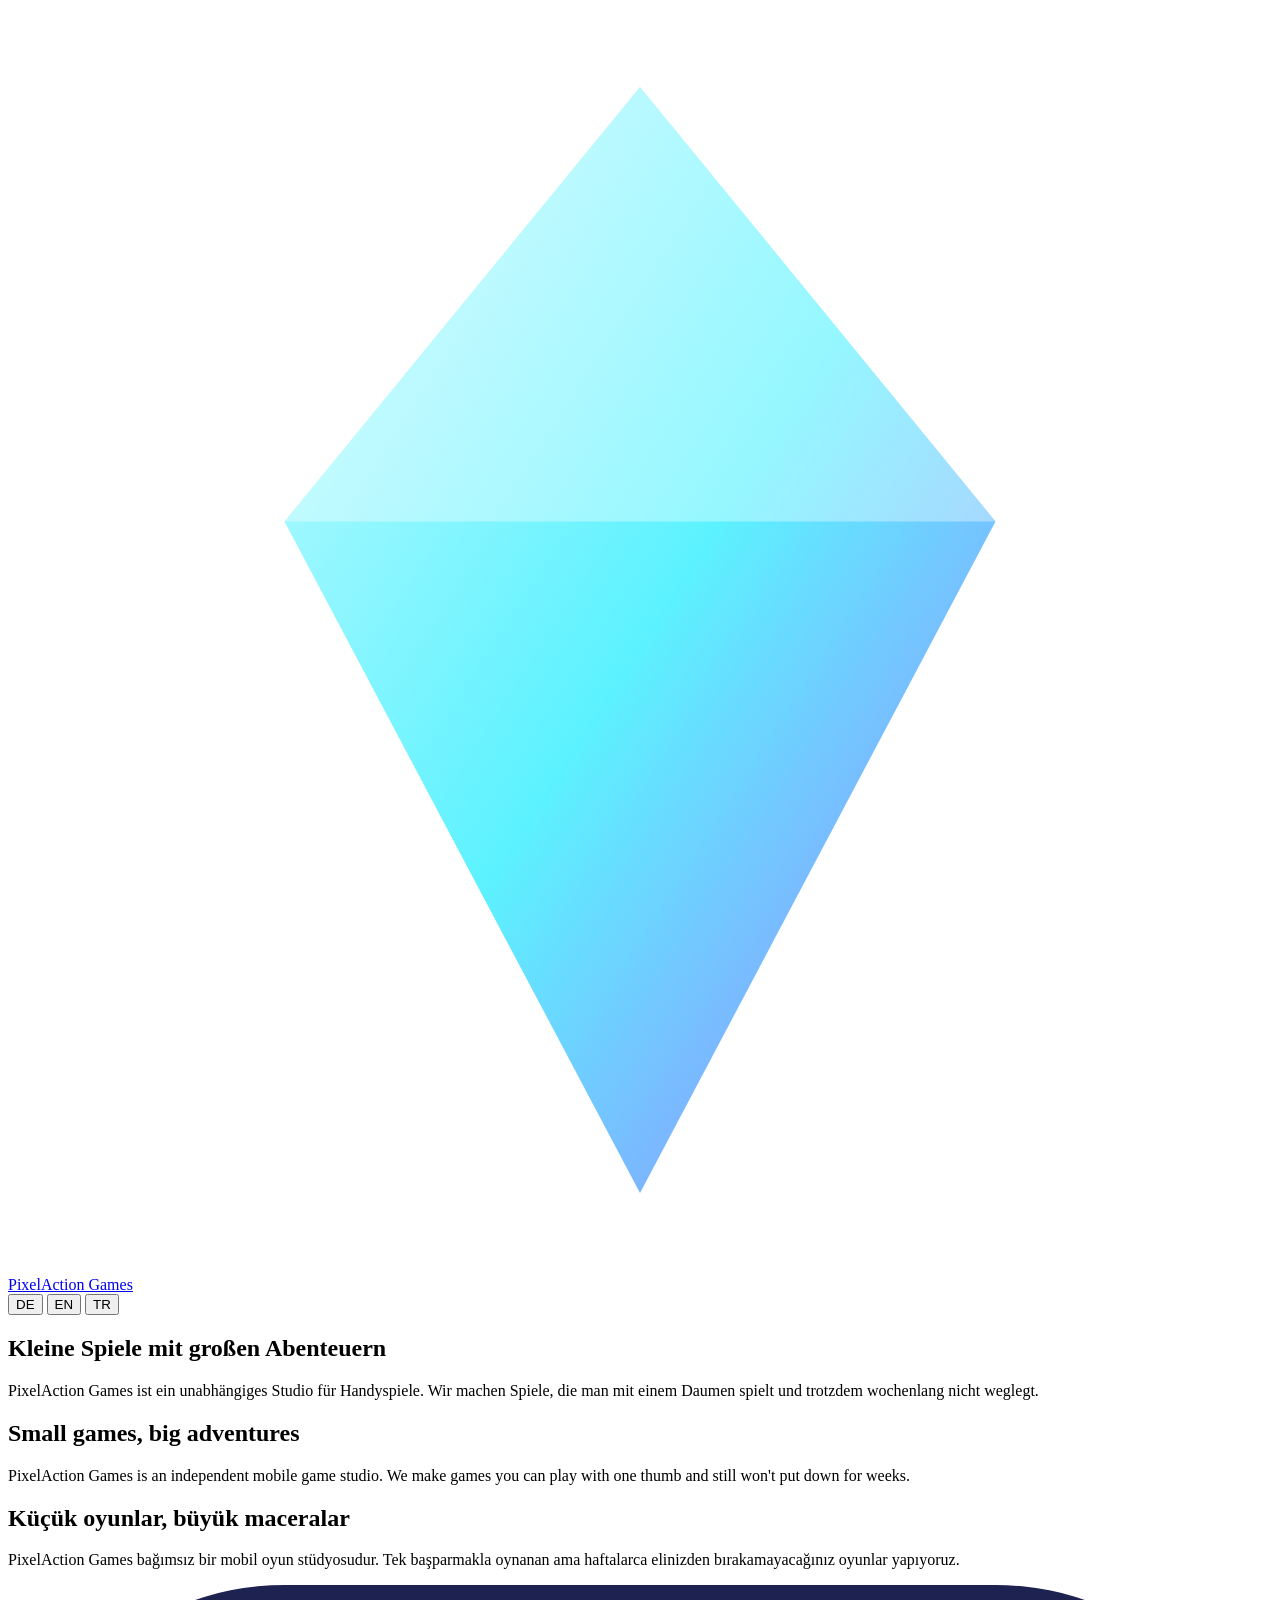
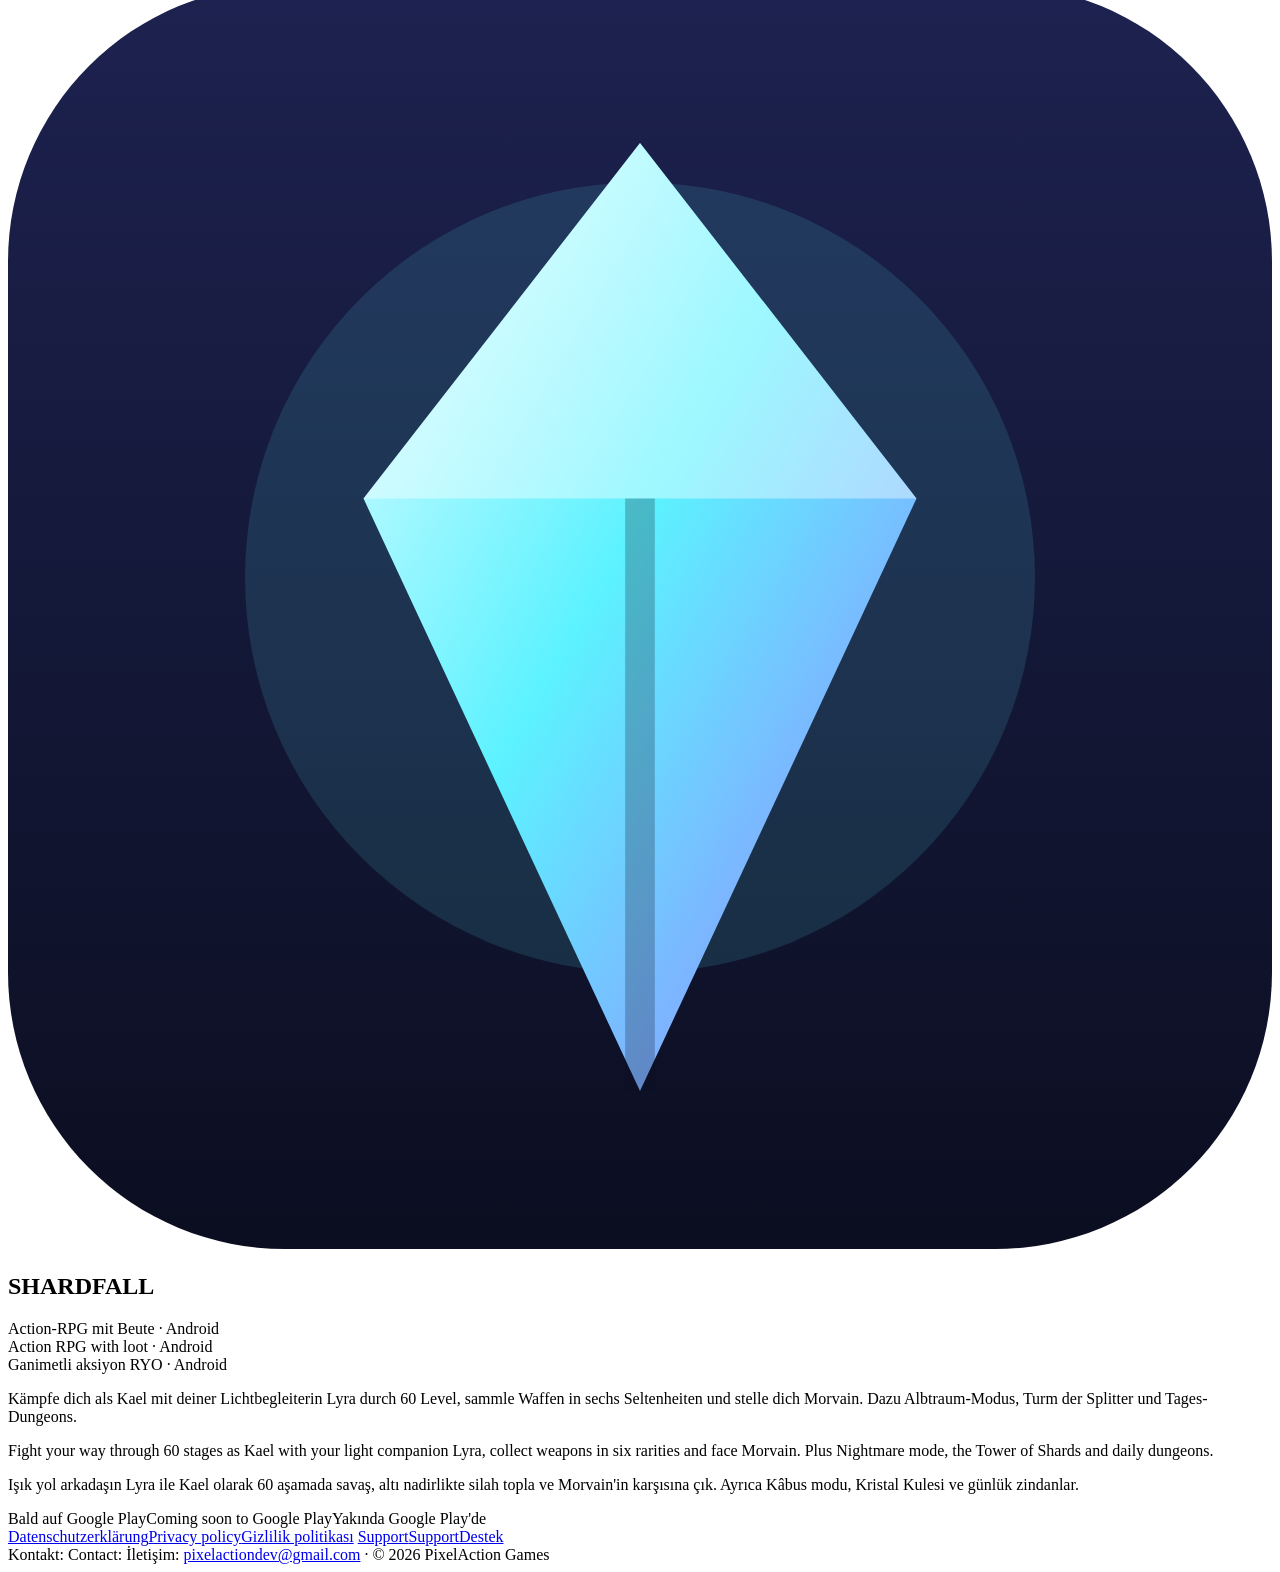
==== index.html @ 8385b323 "Add files via upload" ====
<!doctype html>
<html lang="en">
<head>
  <meta charset="utf-8">
  <meta name="viewport" content="width=device-width, initial-scale=1">
  <title>PixelAction Games</title>
  <meta name="title-de" content="PixelAction Games">
  <meta name="title-en" content="PixelAction Games">
  <meta name="title-tr" content="PixelAction Games">
  <meta name="description" content="PixelAction Games – independent mobile games for Android. Shardfall: an action RPG with loot.">
  <meta name="theme-color" content="#0b0e20">
  <link rel="icon" href="data:image/svg+xml,%3Csvg xmlns='http://www.w3.org/2000/svg' viewBox='0 0 32 32'%3E%3Cpath d='M16 2l9 11-9 17-9-17z' fill='%235cf2ff'/%3E%3Cpath d='M16 2l9 11H7z' fill='%23c9fbff'/%3E%3C/svg%3E">
  <link rel="stylesheet" href="assets/site.css">
  <script src="assets/lang.js"></script>
</head>
<body>
  <header class="wrap top">
    <a class="brand" href="./">
      <svg class="brand-mark" viewBox="0 0 32 32" aria-hidden="true"><defs><linearGradient id="g1" x1="0" y1="0" x2="1" y2="1"><stop offset="0" stop-color="#c9fbff"/><stop offset=".5" stop-color="#5cf2ff"/><stop offset="1" stop-color="#9b7bff"/></linearGradient></defs><path d="M16 2l9 11-9 17-9-17z" fill="url(#g1)"/><path d="M16 2l9 11H7z" fill="#fff" opacity=".35"/></svg>
      PixelAction Games
    </a>
    <nav class="langs" aria-label="Language">
      <button type="button" data-set="de">DE</button>
      <button type="button" data-set="en">EN</button>
      <button type="button" data-set="tr">TR</button>
    </nav>
  </header>

  <main class="wrap">
    <section class="hero">
      <div data-lang="de">
        <h1>Kleine Spiele mit großen Abenteuern</h1>
        <p>PixelAction Games ist ein unabhängiges Studio für Handyspiele. Wir machen Spiele, die man mit einem Daumen spielt und trotzdem wochenlang nicht weglegt.</p>
      </div>
      <div data-lang="en">
        <h1>Small games, big adventures</h1>
        <p>PixelAction Games is an independent mobile game studio. We make games you can play with one thumb and still won't put down for weeks.</p>
      </div>
      <div data-lang="tr">
        <h1>Küçük oyunlar, büyük maceralar</h1>
        <p>PixelAction Games bağımsız bir mobil oyun stüdyosudur. Tek başparmakla oynanan ama haftalarca elinizden bırakamayacağınız oyunlar yapıyoruz.</p>
      </div>
    </section>

    <article class="game">
      <div class="game-head">
        <svg class="game-icon" viewBox="0 0 64 64" aria-hidden="true"><defs><linearGradient id="bg" x1="0" y1="0" x2="0" y2="1"><stop offset="0" stop-color="#1d2250"/><stop offset="1" stop-color="#0b0e20"/></linearGradient><linearGradient id="g2" x1="0" y1="0" x2="1" y2="1"><stop offset="0" stop-color="#e6fdff"/><stop offset=".45" stop-color="#5cf2ff"/><stop offset="1" stop-color="#9b7bff"/></linearGradient></defs><rect width="64" height="64" rx="14" fill="url(#bg)"/><circle cx="32" cy="30" r="20" fill="#5cf2ff" opacity=".12"/><path d="M32 8l14 18-14 30-14-30z" fill="url(#g2)"/><path d="M32 8l14 18H18z" fill="#fff" opacity=".4"/><path d="M32 26v30" stroke="#0b0e20" stroke-opacity=".25" stroke-width="1.5"/></svg>
        <div>
          <h2>SHARDFALL</h2>
          <div class="genre" data-lang="de">Action-RPG mit Beute · Android</div>
          <div class="genre" data-lang="en">Action RPG with loot · Android</div>
          <div class="genre" data-lang="tr">Ganimetli aksiyon RYO · Android</div>
        </div>
      </div>
      <p data-lang="de">Kämpfe dich als Kael mit deiner Lichtbegleiterin Lyra durch 60 Level, sammle Waffen in sechs Seltenheiten und stelle dich Morvain. Dazu Albtraum-Modus, Turm der Splitter und Tages-Dungeons.</p>
      <p data-lang="en">Fight your way through 60 stages as Kael with your light companion Lyra, collect weapons in six rarities and face Morvain. Plus Nightmare mode, the Tower of Shards and daily dungeons.</p>
      <p data-lang="tr">Işık yol arkadaşın Lyra ile Kael olarak 60 aşamada savaş, altı nadirlikte silah topla ve Morvain'in karşısına çık. Ayrıca Kâbus modu, Kristal Kulesi ve günlük zindanlar.</p>
      <div><span class="badge"><span data-lang="de">Bald auf Google Play</span><span data-lang="en">Coming soon to Google Play</span><span data-lang="tr">Yakında Google Play'de</span></span></div>
      <div class="links">
        <a class="btn" href="shardfall/privacy.html"><span data-lang="de">Datenschutzerklärung</span><span data-lang="en">Privacy policy</span><span data-lang="tr">Gizlilik politikası</span></a>
        <a class="btn" href="mailto:pixelactiondev@gmail.com?subject=Shardfall"><span data-lang="de">Support</span><span data-lang="en">Support</span><span data-lang="tr">Destek</span></a>
      </div>
    </article>
  </main>

  <footer class="wrap foot">
    <span data-lang="de">Kontakt: </span><span data-lang="en">Contact: </span><span data-lang="tr">İletişim: </span><a href="mailto:pixelactiondev@gmail.com">pixelactiondev@gmail.com</a>
    · © 2026 PixelAction Games
  </footer>
</body>
</html>
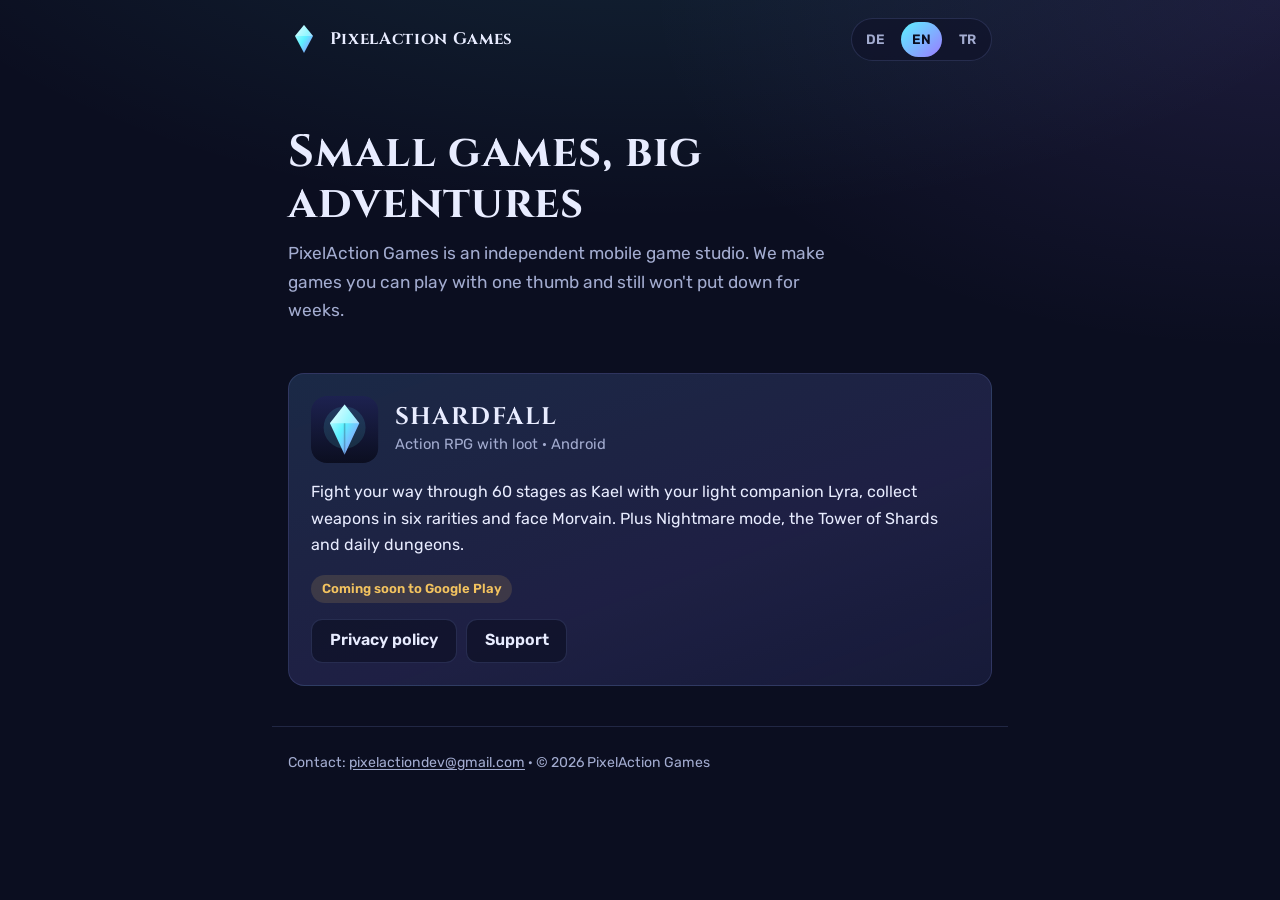
==== commit 948458ee: "Add files via upload" ====
--- a/index.html
+++ b/index.html
@@ -10,8 +10,8 @@
   <meta name="description" content="PixelAction Games – independent mobile games for Android. Shardfall: an action RPG with loot.">
   <meta name="theme-color" content="#0b0e20">
   <link rel="icon" href="data:image/svg+xml,%3Csvg xmlns='http://www.w3.org/2000/svg' viewBox='0 0 32 32'%3E%3Cpath d='M16 2l9 11-9 17-9-17z' fill='%235cf2ff'/%3E%3Cpath d='M16 2l9 11H7z' fill='%23c9fbff'/%3E%3C/svg%3E">
-  <link rel="stylesheet" href="assets/site.css">
-  <script src="assets/lang.js"></script>
+  <link rel="stylesheet" href="site.css">
+  <script src="lang.js"></script>
 </head>
 <body>
   <header class="wrap top">
@@ -57,7 +57,7 @@
       <p data-lang="tr">Işık yol arkadaşın Lyra ile Kael olarak 60 aşamada savaş, altı nadirlikte silah topla ve Morvain'in karşısına çık. Ayrıca Kâbus modu, Kristal Kulesi ve günlük zindanlar.</p>
       <div><span class="badge"><span data-lang="de">Bald auf Google Play</span><span data-lang="en">Coming soon to Google Play</span><span data-lang="tr">Yakında Google Play'de</span></span></div>
       <div class="links">
-        <a class="btn" href="shardfall/privacy.html"><span data-lang="de">Datenschutzerklärung</span><span data-lang="en">Privacy policy</span><span data-lang="tr">Gizlilik politikası</span></a>
+        <a class="btn" href="shardfall-privacy.html"><span data-lang="de">Datenschutzerklärung</span><span data-lang="en">Privacy policy</span><span data-lang="tr">Gizlilik politikası</span></a>
         <a class="btn" href="mailto:pixelactiondev@gmail.com?subject=Shardfall"><span data-lang="de">Support</span><span data-lang="en">Support</span><span data-lang="tr">Destek</span></a>
       </div>
     </article>
--- a/site.css
+++ b/site.css
@@ -0,0 +1,263 @@
+/* PixelAction Games – Website (GitHub Pages). Farben wie im Spiel Shardfall. */
+@font-face {
+  font-family: 'Cinzel';
+  font-weight: 700;
+  font-display: swap;
+  src: url('cinzel-latin-700-normal.woff2') format('woff2');
+  unicode-range: U+0000-00FF, U+0131, U+0152-0153, U+02BB-02BC, U+02C6, U+02DA, U+02DC, U+2000-206F, U+20AC, U+2122, U+FEFF, U+FFFD;
+}
+@font-face {
+  font-family: 'Cinzel';
+  font-weight: 700;
+  font-display: swap;
+  src: url('cinzel-latin-ext-700-normal.woff2') format('woff2');
+  unicode-range: U+0100-02BA, U+02BD-02C5, U+02C7-02CC, U+02CE-02D7, U+02DD-02FF, U+1E00-1E9F, U+2C60-2C7F, U+A720-A7FF;
+}
+@font-face {
+  font-family: 'Rubik';
+  font-weight: 300 900;
+  font-display: swap;
+  src: url('rubik-latin-wght-normal.woff2') format('woff2');
+  unicode-range: U+0000-00FF, U+0131, U+0152-0153, U+02BB-02BC, U+02C6, U+02DA, U+02DC, U+2000-206F, U+20AC, U+2122, U+FEFF, U+FFFD;
+}
+@font-face {
+  font-family: 'Rubik';
+  font-weight: 300 900;
+  font-display: swap;
+  src: url('rubik-latin-ext-wght-normal.woff2') format('woff2');
+  unicode-range: U+0100-02BA, U+02BD-02C5, U+02C7-02CC, U+02CE-02D7, U+02DD-02FF, U+1E00-1E9F, U+2C60-2C7F, U+A720-A7FF;
+}
+
+:root {
+  --bg: #0b0e20;
+  --bg2: #10132a;
+  --panel: #161a38;
+  --line: rgba(150, 165, 255, 0.16);
+  --text: #e8ecff;
+  --muted: #a3acd0;
+  --shard: #5cf2ff;
+  --violet: #9b7bff;
+  --gold: #f3c35f;
+}
+
+* {
+  box-sizing: border-box;
+}
+html {
+  -webkit-text-size-adjust: 100%;
+}
+body {
+  margin: 0;
+  min-height: 100vh;
+  background:
+    radial-gradient(1200px 600px at 50% -200px, rgba(92, 242, 255, 0.12), transparent 70%),
+    radial-gradient(900px 500px at 100% 0, rgba(155, 123, 255, 0.12), transparent 70%),
+    var(--bg);
+  color: var(--text);
+  font: 400 1rem/1.65 'Rubik', system-ui, -apple-system, 'Segoe UI', sans-serif;
+}
+a {
+  color: var(--shard);
+  text-underline-offset: 0.15em;
+}
+.wrap {
+  width: 100%;
+  max-width: 46rem;
+  margin: 0 auto;
+  padding: 0 1rem;
+}
+
+/* Kopf */
+.top {
+  display: flex;
+  align-items: center;
+  justify-content: space-between;
+  gap: 1rem;
+  padding-block: 1.1rem;
+}
+.brand {
+  display: flex;
+  align-items: center;
+  gap: 0.6rem;
+  color: var(--text);
+  text-decoration: none;
+  font: 700 1.05rem/1.2 'Cinzel', Georgia, serif;
+  letter-spacing: 0.04em;
+}
+.brand-mark {
+  width: 2rem;
+  height: 2rem;
+  flex: none;
+}
+.langs {
+  display: flex;
+  gap: 0.25rem;
+  padding: 0.2rem;
+  border: 1px solid var(--line);
+  border-radius: 999px;
+  background: rgba(16, 19, 42, 0.7);
+}
+.langs button {
+  min-width: 2.6rem;
+  min-height: 2.2rem;
+  border: none;
+  border-radius: 999px;
+  background: none;
+  color: var(--muted);
+  font: 600 0.85rem 'Rubik', system-ui, sans-serif;
+  cursor: pointer;
+}
+.langs button[aria-pressed='true'] {
+  background: linear-gradient(135deg, var(--shard), var(--violet));
+  color: #0b0e20;
+}
+
+/* Sprachen: ohne JavaScript sind alle drei sichtbar */
+html.js [data-lang] {
+  display: none;
+}
+html.js[data-show='de'] [data-lang='de'],
+html.js[data-show='en'] [data-lang='en'],
+html.js[data-show='tr'] [data-lang='tr'] {
+  display: revert;
+}
+
+/* Startseite */
+.hero {
+  padding: 3rem 0 2rem;
+}
+.hero h1 {
+  margin: 0 0 0.6rem;
+  font: 700 clamp(1.9rem, 6vw, 2.8rem)/1.15 'Cinzel', Georgia, serif;
+  letter-spacing: 0.02em;
+}
+.hero p {
+  margin: 0;
+  max-width: 34rem;
+  color: var(--muted);
+  font-size: 1.08rem;
+}
+.game {
+  display: grid;
+  gap: 1rem;
+  margin: 1rem 0 2.5rem;
+  padding: 1.4rem;
+  border: 1px solid var(--line);
+  border-radius: 1rem;
+  background: linear-gradient(160deg, rgba(92, 242, 255, 0.07), rgba(155, 123, 255, 0.06) 60%, transparent), var(--panel);
+}
+.game-head {
+  display: flex;
+  align-items: center;
+  gap: 1rem;
+}
+.game-icon {
+  width: 4.2rem;
+  height: 4.2rem;
+  flex: none;
+  border-radius: 1rem;
+}
+.game h2 {
+  margin: 0;
+  font: 700 1.5rem/1.2 'Cinzel', Georgia, serif;
+  letter-spacing: 0.06em;
+}
+.game .genre {
+  color: var(--muted);
+  font-size: 0.92rem;
+}
+.game p {
+  margin: 0;
+}
+.badge {
+  display: inline-block;
+  padding: 0.2rem 0.65rem;
+  border-radius: 999px;
+  background: rgba(243, 195, 95, 0.14);
+  color: var(--gold);
+  font-size: 0.82rem;
+  font-weight: 600;
+}
+.links {
+  display: flex;
+  flex-wrap: wrap;
+  gap: 0.6rem;
+}
+.btn {
+  display: inline-flex;
+  align-items: center;
+  min-height: 2.75rem;
+  padding: 0 1.1rem;
+  border: 1px solid var(--line);
+  border-radius: 0.7rem;
+  background: rgba(11, 14, 32, 0.6);
+  color: var(--text);
+  font-weight: 600;
+  text-decoration: none;
+}
+.btn:hover {
+  border-color: var(--shard);
+}
+
+/* Datenschutzerklärung */
+.doc {
+  padding-block: 1.5rem 3rem;
+}
+.doc h1 {
+  margin: 0.4rem 0 0.3rem;
+  font: 700 clamp(1.6rem, 5vw, 2.2rem)/1.2 'Cinzel', Georgia, serif;
+}
+.doc .stand {
+  margin: 0 0 1.5rem;
+  color: var(--muted);
+}
+.doc h2 {
+  margin: 2rem 0 0.5rem;
+  padding-top: 1rem;
+  border-top: 1px solid var(--line);
+  font-size: 1.15rem;
+  font-weight: 600;
+  color: var(--shard);
+}
+.doc h3 {
+  margin: 1.2rem 0 0.3rem;
+  font-size: 1rem;
+  font-weight: 600;
+}
+.doc p,
+.doc li {
+  color: #d3d9f5;
+}
+.doc ul {
+  padding-left: 1.2rem;
+}
+.doc li + li {
+  margin-top: 0.3rem;
+}
+.summary {
+  margin: 0 0 1rem;
+  padding: 1rem 1.2rem;
+  border: 1px solid var(--line);
+  border-left: 3px solid var(--shard);
+  border-radius: 0.7rem;
+  background: var(--panel);
+}
+.summary ul {
+  margin: 0;
+}
+.back {
+  display: inline-block;
+  margin-top: 0.5rem;
+  font-size: 0.92rem;
+}
+
+/* Fuß */
+.foot {
+  padding-block: 1.5rem 2.5rem;
+  border-top: 1px solid var(--line);
+  color: var(--muted);
+  font-size: 0.88rem;
+}
+.foot a {
+  color: var(--muted);
+}
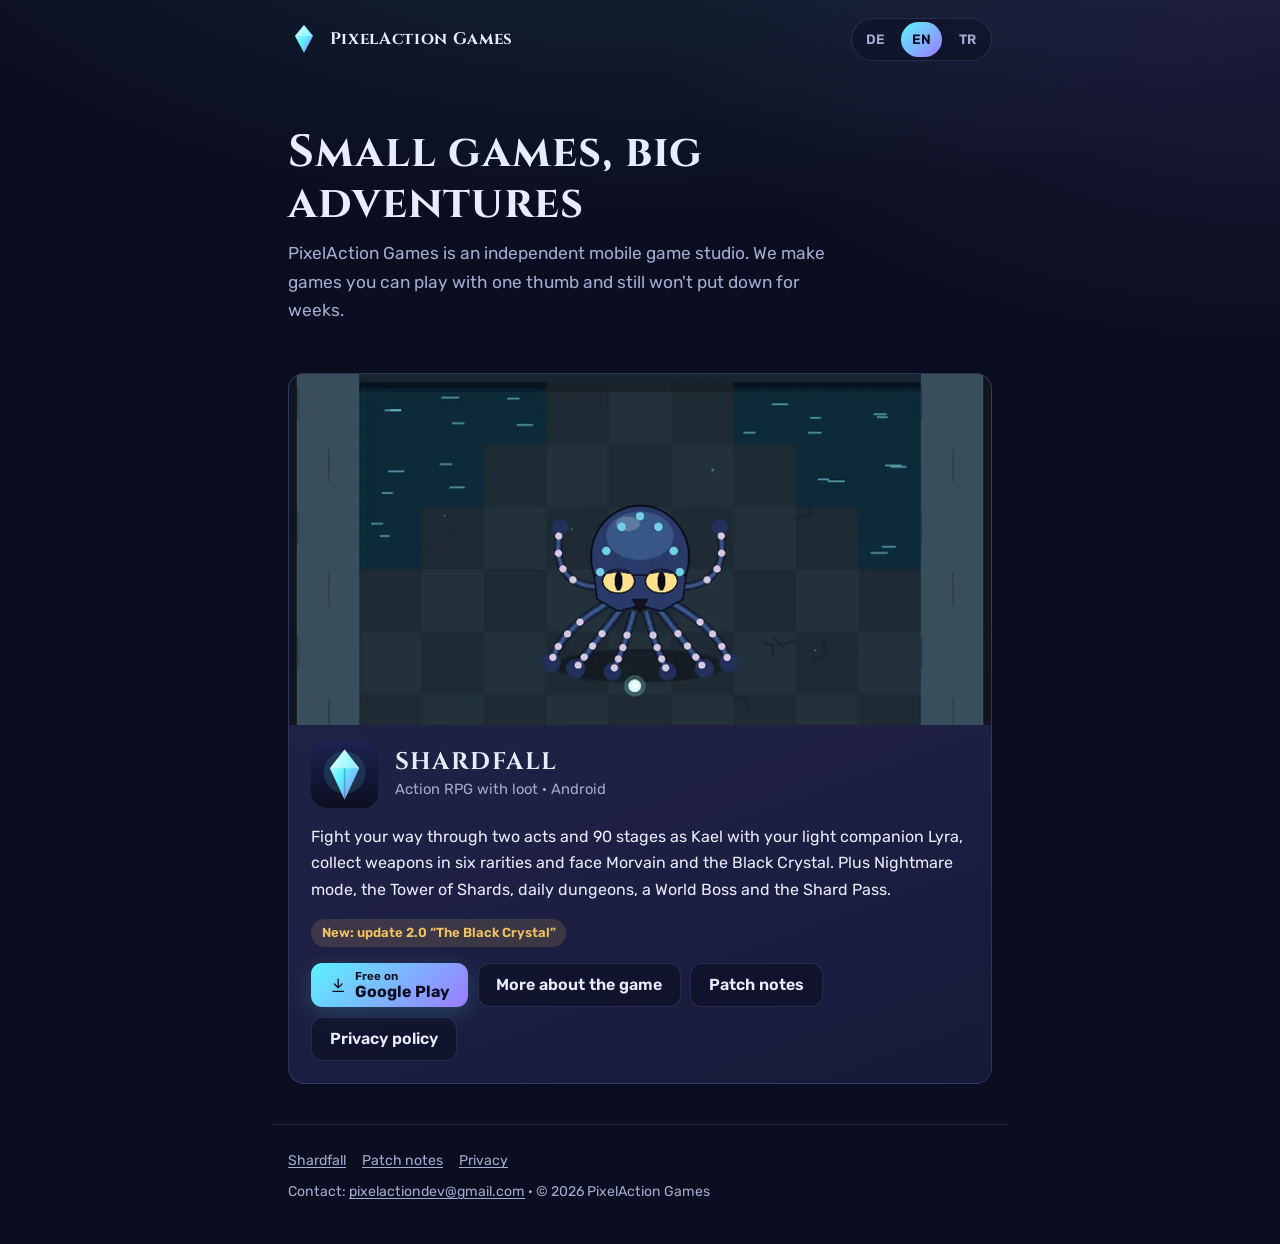
==== commit f1fd7ce5: "Webseite: Shardfall-Seite und Patch Notes 2.0 - Startseite: Titelbild, Google-Play-Knopf statt "Bald" ====
--- a/index.html
+++ b/index.html
@@ -8,6 +8,16 @@
   <meta name="title-en" content="PixelAction Games">
   <meta name="title-tr" content="PixelAction Games">
   <meta name="description" content="PixelAction Games – independent mobile games for Android. Shardfall: an action RPG with loot.">
+  <link rel="canonical" href="https://pixelactiondev.github.io/">
+  <meta property="og:type" content="website">
+  <meta property="og:site_name" content="PixelAction Games">
+  <meta property="og:title" content="PixelAction Games">
+  <meta property="og:description" content="Independent mobile games for Android. Shardfall: an action RPG with loot – now with Act II.">
+  <meta property="og:url" content="https://pixelactiondev.github.io/">
+  <meta property="og:image" content="https://pixelactiondev.github.io/img/og-shardfall.png">
+  <meta property="og:image:width" content="1200">
+  <meta property="og:image:height" content="630">
+  <meta name="twitter:card" content="summary_large_image">
   <meta name="theme-color" content="#0b0e20">
   <link rel="icon" href="data:image/svg+xml,%3Csvg xmlns='http://www.w3.org/2000/svg' viewBox='0 0 32 32'%3E%3Cpath d='M16 2l9 11-9 17-9-17z' fill='%235cf2ff'/%3E%3Cpath d='M16 2l9 11H7z' fill='%23c9fbff'/%3E%3C/svg%3E">
   <link rel="stylesheet" href="site.css">
@@ -15,7 +25,7 @@
 </head>
 <body>
   <header class="wrap top">
-    <a class="brand" href="./">
+    <a class="brand" href="./" lang="en">
       <svg class="brand-mark" viewBox="0 0 32 32" aria-hidden="true"><defs><linearGradient id="g1" x1="0" y1="0" x2="1" y2="1"><stop offset="0" stop-color="#c9fbff"/><stop offset=".5" stop-color="#5cf2ff"/><stop offset="1" stop-color="#9b7bff"/></linearGradient></defs><path d="M16 2l9 11-9 17-9-17z" fill="url(#g1)"/><path d="M16 2l9 11H7z" fill="#fff" opacity=".35"/></svg>
       PixelAction Games
     </a>
@@ -43,27 +53,31 @@
     </section>
 
     <article class="game">
+      <a class="game-cover" href="shardfall.html" aria-label="Shardfall"><img src="img/shardfall/cover.webp" width="1200" height="600" alt="" decoding="async"></a>
       <div class="game-head">
         <svg class="game-icon" viewBox="0 0 64 64" aria-hidden="true"><defs><linearGradient id="bg" x1="0" y1="0" x2="0" y2="1"><stop offset="0" stop-color="#1d2250"/><stop offset="1" stop-color="#0b0e20"/></linearGradient><linearGradient id="g2" x1="0" y1="0" x2="1" y2="1"><stop offset="0" stop-color="#e6fdff"/><stop offset=".45" stop-color="#5cf2ff"/><stop offset="1" stop-color="#9b7bff"/></linearGradient></defs><rect width="64" height="64" rx="14" fill="url(#bg)"/><circle cx="32" cy="30" r="20" fill="#5cf2ff" opacity=".12"/><path d="M32 8l14 18-14 30-14-30z" fill="url(#g2)"/><path d="M32 8l14 18H18z" fill="#fff" opacity=".4"/><path d="M32 26v30" stroke="#0b0e20" stroke-opacity=".25" stroke-width="1.5"/></svg>
         <div>
           <h2>SHARDFALL</h2>
-          <div class="genre" data-lang="de">Action-RPG mit Beute · Android</div>
-          <div class="genre" data-lang="en">Action RPG with loot · Android</div>
-          <div class="genre" data-lang="tr">Ganimetli aksiyon RYO · Android</div>
+          <div class="genre" data-lang="de" lang="de">Action-RPG mit Beute · Android</div><div class="genre" data-lang="en" lang="en">Action RPG with loot · Android</div><div class="genre" data-lang="tr" lang="tr">Ganimetli aksiyon RYO · Android</div>
         </div>
       </div>
-      <p data-lang="de">Kämpfe dich als Kael mit deiner Lichtbegleiterin Lyra durch 60 Level, sammle Waffen in sechs Seltenheiten und stelle dich Morvain. Dazu Albtraum-Modus, Turm der Splitter und Tages-Dungeons.</p>
-      <p data-lang="en">Fight your way through 60 stages as Kael with your light companion Lyra, collect weapons in six rarities and face Morvain. Plus Nightmare mode, the Tower of Shards and daily dungeons.</p>
-      <p data-lang="tr">Işık yol arkadaşın Lyra ile Kael olarak 60 aşamada savaş, altı nadirlikte silah topla ve Morvain'in karşısına çık. Ayrıca Kâbus modu, Kristal Kulesi ve günlük zindanlar.</p>
-      <div><span class="badge"><span data-lang="de">Bald auf Google Play</span><span data-lang="en">Coming soon to Google Play</span><span data-lang="tr">Yakında Google Play'de</span></span></div>
+      <p data-lang="de" lang="de">Kämpfe dich als Kael mit deiner Lichtbegleiterin Lyra durch zwei Akte mit 90 Leveln, sammle Waffen in sechs Seltenheiten und stelle dich Morvain und dem Schwarzen Kristall. Dazu Albtraum-Modus, Turm der Splitter, Tages-Dungeons, Weltboss und Splitterpass.</p><p data-lang="en" lang="en">Fight your way through two acts and 90 stages as Kael with your light companion Lyra, collect weapons in six rarities and face Morvain and the Black Crystal. Plus Nightmare mode, the Tower of Shards, daily dungeons, a World Boss and the Shard Pass.</p><p data-lang="tr" lang="tr">Işık yol arkadaşın Lyra ile Kael olarak iki perde ve 90 aşamada savaş, altı nadirlikte silah topla, Morvain&#x27;in ve Kara Kristal&#x27;in karşısına çık. Ayrıca Kâbus modu, Kristal Kulesi, günlük zindanlar, Dünya Boss&#x27;u ve Kristal Bileti.</p>
+      <div><a class="badge badge-link" href="shardfall-patchnotes.html#v2-0"><span data-lang="de" lang="de">Neu: Update 2.0 „Der Schwarze Kristall“</span><span data-lang="en" lang="en">New: update 2.0 “The Black Crystal”</span><span data-lang="tr" lang="tr">Yeni: 2.0 güncellemesi “Kara Kristal”</span></a></div>
       <div class="links">
-        <a class="btn" href="shardfall-privacy.html"><span data-lang="de">Datenschutzerklärung</span><span data-lang="en">Privacy policy</span><span data-lang="tr">Gizlilik politikası</span></a>
-        <a class="btn" href="mailto:pixelactiondev@gmail.com?subject=Shardfall"><span data-lang="de">Support</span><span data-lang="en">Support</span><span data-lang="tr">Destek</span></a>
+        <a class="btn btn-play" href="https://play.google.com/store/apps/details?id=com.pixelaction.shardfall" rel="noopener"><svg class="ico" viewBox="0 0 24 24" fill="none" stroke="currentColor" stroke-width="1.8" stroke-linecap="round" stroke-linejoin="round" aria-hidden="true"><path d="M12 4v11M7 10.5l5 5 5-5M5 20h14"/></svg><span class="play-txt"><span data-lang="de" lang="de">Kostenlos bei</span><span data-lang="en" lang="en">Free on</span><span data-lang="tr" lang="tr">Ücretsiz:</span><b>Google Play</b></span></a>
+        <a class="btn" href="shardfall.html"><span data-lang="de" lang="de">Mehr zum Spiel</span><span data-lang="en" lang="en">More about the game</span><span data-lang="tr" lang="tr">Oyun hakkında</span></a>
+        <a class="btn" href="shardfall-patchnotes.html"><span data-lang="de" lang="de">Patch Notes</span><span data-lang="en" lang="en">Patch notes</span><span data-lang="tr" lang="tr">Güncelleme notları</span></a>
+        <a class="btn" href="shardfall-privacy.html"><span data-lang="de" lang="de">Datenschutzerklärung</span><span data-lang="en" lang="en">Privacy policy</span><span data-lang="tr" lang="tr">Gizlilik politikası</span></a>
       </div>
     </article>
   </main>
 
   <footer class="wrap foot">
+    <nav class="foot-links" aria-label="Links">
+      <a href="shardfall.html">Shardfall</a>
+      <a href="shardfall-patchnotes.html"><span data-lang="de" lang="de">Patch Notes</span><span data-lang="en" lang="en">Patch notes</span><span data-lang="tr" lang="tr">Güncelleme notları</span></a>
+      <a href="shardfall-privacy.html"><span data-lang="de" lang="de">Datenschutz</span><span data-lang="en" lang="en">Privacy</span><span data-lang="tr" lang="tr">Gizlilik</span></a>
+    </nav>
     <span data-lang="de">Kontakt: </span><span data-lang="en">Contact: </span><span data-lang="tr">İletişim: </span><a href="mailto:pixelactiondev@gmail.com">pixelactiondev@gmail.com</a>
     · © 2026 PixelAction Games
   </footer>
--- a/site.css
+++ b/site.css
@@ -251,6 +251,572 @@
   font-size: 0.92rem;
 }
 
+/* Kopf: auf sehr schmalen Handys (320 px) passte die Sprachwahl nicht neben den Namen */
+@media (max-width: 21.5rem) {
+  .top {
+    gap: 0.5rem;
+  }
+  .brand {
+    gap: 0.45rem;
+    font-size: 0.95rem;
+  }
+  .brand-mark {
+    width: 1.7rem;
+    height: 1.7rem;
+  }
+  .langs button {
+    min-width: 2.3rem;
+  }
+}
+
+/* Knöpfe, Unternavigation (seit der Shardfall-Seite, Dezember 2026) */
+.ico {
+  width: 1.15rem;
+  height: 1.15rem;
+  flex: none;
+}
+.btn {
+  gap: 0.5rem;
+}
+.btn-play {
+  border: none;
+  background: linear-gradient(135deg, var(--shard), var(--violet));
+  color: #0b0e20;
+  box-shadow: 0 6px 24px rgba(92, 242, 255, 0.18);
+}
+.btn-play:hover {
+  filter: brightness(1.08);
+}
+.play-txt {
+  display: flex;
+  flex-direction: column;
+  line-height: 1.1;
+  font-size: 0.72rem;
+  font-weight: 600;
+}
+.play-txt b {
+  font-size: 1rem;
+  font-weight: 700;
+}
+.btn-accent {
+  border-color: rgba(92, 242, 255, 0.45);
+  color: var(--shard);
+}
+.badge-link {
+  text-decoration: none;
+}
+.badge-link:hover {
+  background: rgba(243, 195, 95, 0.22);
+}
+.subnav {
+  display: flex;
+  flex-wrap: wrap;
+  gap: 0.3rem;
+  margin: 0.4rem 0 0.2rem;
+}
+.subnav a {
+  padding: 0.35rem 0.85rem;
+  border: 1px solid var(--line);
+  border-radius: 999px;
+  color: var(--muted);
+  font-size: 0.88rem;
+  font-weight: 600;
+  text-decoration: none;
+}
+.subnav a:hover {
+  color: var(--text);
+}
+.subnav a[aria-current='page'] {
+  border-color: transparent;
+  background: rgba(92, 242, 255, 0.14);
+  color: var(--shard);
+}
+.lead {
+  margin: 0;
+  max-width: 36rem;
+  color: var(--muted);
+  font-size: 1.06rem;
+}
+
+/* Startseite: Titelbild in der Spielkarte */
+.game {
+  overflow: hidden;
+}
+.game-cover {
+  display: block;
+  margin: -1.4rem -1.4rem 0;
+  aspect-ratio: 2 / 1;
+  overflow: hidden;
+  background: var(--bg2);
+}
+.game-cover img {
+  display: block;
+  width: 100%;
+  height: 100%;
+  object-fit: cover;
+  transition: transform 300ms ease;
+}
+.game-cover:hover img {
+  transform: scale(1.03);
+}
+
+/* Shardfall-Seite */
+.sf-hero {
+  display: grid;
+  gap: 1rem;
+  padding: 1.6rem 0 1.2rem;
+}
+.sf-hero h1 {
+  margin: 0;
+  font: 700 clamp(1.9rem, 7vw, 2.6rem)/1.1 'Cinzel', Georgia, serif;
+  letter-spacing: 0.06em;
+}
+.sf-hero .genre {
+  color: var(--muted);
+}
+.sf-hero .game-icon {
+  width: 4.6rem;
+  height: 4.6rem;
+}
+.facts {
+  display: flex;
+  flex-wrap: wrap;
+  gap: 0.4rem;
+  margin: 0;
+  padding: 0;
+  list-style: none;
+}
+.facts li {
+  padding: 0.2rem 0.7rem;
+  border: 1px solid var(--line);
+  border-radius: 999px;
+  color: var(--muted);
+  font-size: 0.85rem;
+}
+.gallery {
+  margin: 0.5rem -1rem 0;
+}
+.shots {
+  display: flex;
+  gap: 0.8rem;
+  padding: 0.4rem 1rem 0.8rem;
+  overflow-x: auto;
+  scroll-snap-type: x mandatory;
+  scroll-padding: 0 1rem;
+  scrollbar-width: thin;
+  scrollbar-color: var(--line) transparent;
+}
+.shots:focus-visible {
+  outline: 2px solid var(--shard);
+  outline-offset: -2px;
+}
+.shot {
+  flex: none;
+  width: clamp(10.5rem, 52vw, 13.5rem);
+  margin: 0;
+  scroll-snap-align: start;
+}
+.shot a {
+  display: block;
+}
+.shot img {
+  display: block;
+  width: 100%;
+  height: auto;
+  border: 1px solid var(--line);
+  border-radius: 1rem;
+  background: var(--bg2);
+}
+.shot figcaption {
+  margin-top: 0.4rem;
+  color: var(--muted);
+  font-size: 0.85rem;
+  line-height: 1.35;
+}
+.gallery-hint {
+  margin: 0;
+  padding: 0 1rem;
+  color: var(--muted);
+  font-size: 0.8rem;
+  opacity: 0.8;
+}
+.block {
+  padding: 1.6rem 0 0.4rem;
+}
+.block h2,
+.pn h1 {
+  margin: 0 0 0.7rem;
+  font: 700 1.35rem/1.25 'Cinzel', Georgia, serif;
+  letter-spacing: 0.03em;
+}
+.block > p {
+  margin: 0 0 1rem;
+  color: #d3d9f5;
+}
+.acts {
+  display: grid;
+  gap: 0.8rem;
+}
+.act {
+  padding: 1rem 1.1rem;
+  border: 1px solid var(--line);
+  border-radius: 0.9rem;
+  background: var(--panel);
+}
+.act-head {
+  display: flex;
+  flex-wrap: wrap;
+  align-items: baseline;
+  gap: 0.2rem 0.6rem;
+  margin-bottom: 0.5rem;
+}
+.act-num {
+  color: var(--shard);
+  font-size: 0.8rem;
+  font-weight: 700;
+  letter-spacing: 0.08em;
+  text-transform: uppercase;
+}
+.act h3 {
+  margin: 0;
+  font: 700 1.05rem/1.3 'Cinzel', Georgia, serif;
+}
+.chapters {
+  display: flex;
+  flex-wrap: wrap;
+  gap: 0.35rem;
+  margin: 0;
+  padding: 0;
+  list-style: none;
+}
+.chapters li {
+  padding: 0.15rem 0.6rem;
+  border-radius: 0.5rem;
+  background: rgba(150, 165, 255, 0.1);
+  color: #d3d9f5;
+  font-size: 0.86rem;
+}
+.feats {
+  display: grid;
+  grid-template-columns: repeat(auto-fit, minmax(13.5rem, 1fr));
+  gap: 0.8rem;
+}
+.feat {
+  padding: 1rem 1.1rem;
+  border: 1px solid var(--line);
+  border-radius: 0.9rem;
+  background: var(--panel);
+}
+.feat .ico {
+  width: 1.7rem;
+  height: 1.7rem;
+  color: var(--shard);
+}
+.feat h3 {
+  margin: 0.5rem 0 0.3rem;
+  font-size: 1rem;
+  font-weight: 600;
+}
+.feat p {
+  margin: 0;
+  color: var(--muted);
+  font-size: 0.93rem;
+  line-height: 1.55;
+}
+.callout {
+  display: grid;
+  gap: 1rem;
+  align-items: center;
+  margin: 1.8rem 0 0.4rem;
+  padding: 1.2rem 1.3rem;
+  border: 1px solid rgba(243, 195, 95, 0.35);
+  border-radius: 1rem;
+  background: linear-gradient(135deg, rgba(243, 195, 95, 0.12), rgba(155, 123, 255, 0.1) 60%, transparent), var(--panel);
+}
+.callout h2 {
+  margin: 0.5rem 0 0.3rem;
+  font: 700 1.3rem/1.2 'Cinzel', Georgia, serif;
+}
+.callout p {
+  margin: 0;
+  color: #d3d9f5;
+}
+.callout .btn {
+  justify-self: start;
+}
+@media (min-width: 40rem) {
+  .callout {
+    grid-template-columns: 1fr auto;
+  }
+  .acts {
+    grid-template-columns: 1fr 1fr;
+  }
+}
+.faq {
+  display: grid;
+  gap: 0.5rem;
+}
+.faq-item,
+.pn-sec {
+  border: 1px solid var(--line);
+  border-radius: 0.8rem;
+  background: var(--panel);
+}
+.faq-item summary,
+.pn-sec summary {
+  display: flex;
+  align-items: center;
+  justify-content: space-between;
+  gap: 1rem;
+  min-height: 2.9rem;
+  padding: 0.55rem 1rem;
+  font-weight: 600;
+  list-style: none;
+  cursor: pointer;
+}
+.faq-item summary::-webkit-details-marker,
+.pn-sec summary::-webkit-details-marker {
+  display: none;
+}
+.faq-item summary::after,
+.pn-sec summary::after {
+  content: '';
+  flex: none;
+  width: 0.55rem;
+  height: 0.55rem;
+  margin-right: 0.2rem;
+  border-right: 2px solid var(--muted);
+  border-bottom: 2px solid var(--muted);
+  transform: rotate(45deg) translateY(-25%);
+  transition: transform 160ms ease;
+}
+.faq-item[open] summary::after,
+.pn-sec[open] summary::after {
+  transform: rotate(225deg) translateY(-25%);
+}
+.faq-item p {
+  margin: 0;
+  padding: 0 1rem 0.9rem;
+  color: #d3d9f5;
+}
+.block.end {
+  display: flex;
+  flex-wrap: wrap;
+  gap: 0.6rem;
+  padding-bottom: 2.4rem;
+}
+
+/* Patch Notes */
+.pn {
+  padding-bottom: 1rem;
+}
+.pn h1 {
+  margin-top: 1.2rem;
+  font-size: clamp(1.6rem, 6vw, 2.2rem);
+}
+.pn-chips {
+  display: flex;
+  flex-wrap: wrap;
+  gap: 0.4rem;
+  margin: 1rem 0 0.5rem;
+}
+.pn-chip {
+  display: inline-flex;
+  align-items: center;
+  gap: 0.45rem;
+  padding: 0.3rem 0.8rem 0.3rem 0.35rem;
+  border: 1px solid var(--line);
+  border-radius: 999px;
+  color: var(--text);
+  font-size: 0.88rem;
+  text-decoration: none;
+}
+.pn-chip b {
+  padding: 0.05rem 0.5rem;
+  border-radius: 999px;
+  background: linear-gradient(135deg, var(--shard), var(--violet));
+  color: #0b0e20;
+}
+.pn-version {
+  margin: 1.2rem 0;
+  scroll-margin-top: 1rem;
+}
+.pn-head {
+  display: flex;
+  flex-wrap: wrap;
+  align-items: center;
+  gap: 0.6rem 0.9rem;
+  margin-bottom: 0.9rem;
+}
+.pn-ver {
+  display: grid;
+  place-items: center;
+  min-width: 3.4rem;
+  height: 3.4rem;
+  padding: 0 0.5rem;
+  border-radius: 0.9rem;
+  background: linear-gradient(135deg, var(--shard), var(--violet));
+  color: #0b0e20;
+  font: 700 1.3rem/1 'Cinzel', Georgia, serif;
+}
+.pn-head h2 {
+  margin: 0;
+  font: 700 1.3rem/1.2 'Cinzel', Georgia, serif;
+}
+.pn-date {
+  margin: 0.15rem 0 0;
+  color: var(--muted);
+  font-size: 0.9rem;
+}
+.pn-toggle {
+  margin-left: auto;
+  min-height: 2.4rem;
+  padding: 0 0.9rem;
+  border: 1px solid var(--line);
+  border-radius: 999px;
+  background: none;
+  color: var(--shard);
+  font: 600 0.85rem 'Rubik', system-ui, sans-serif;
+  cursor: pointer;
+}
+html:not(.js) .pn-toggle,
+.pn-toggle[aria-expanded='true'] .t-open,
+.pn-toggle[aria-expanded='false'] .t-close {
+  display: none !important;
+}
+.pn-lang {
+  display: grid;
+  grid-template-columns: minmax(0, 1fr);
+  gap: 0.5rem;
+}
+html.js .pn-lang {
+  display: none;
+}
+html.js[data-show='de'] .pn-lang[data-lang='de'],
+html.js[data-show='en'] .pn-lang[data-lang='en'],
+html.js[data-show='tr'] .pn-lang[data-lang='tr'] {
+  display: grid;
+}
+.pn-glance {
+  margin-bottom: 0.4rem;
+  padding: 1rem 1.2rem;
+  border: 1px solid var(--line);
+  border-left: 3px solid var(--shard);
+  border-radius: 0.8rem;
+  background: var(--panel);
+}
+.pn-glance h3 {
+  margin: 0 0 0.4rem;
+  color: var(--shard);
+  font-size: 1rem;
+}
+.pn-glance p,
+.pn-body p,
+.pn-body li {
+  color: #d3d9f5;
+}
+.pn-glance p {
+  margin: 0 0 0.6rem;
+}
+.pn-glance ul,
+.pn-body ul {
+  margin: 0;
+  padding-left: 1.2rem;
+}
+.pn-glance li + li,
+.pn-body li + li {
+  margin-top: 0.3rem;
+}
+.pn-body {
+  padding: 0 1rem 1rem;
+  overflow-wrap: anywhere;
+}
+.pn-body > p:first-child {
+  margin-top: 0;
+}
+.pn-body p {
+  margin: 0.9rem 0 0.4rem;
+}
+.pn-body strong {
+  color: var(--text);
+}
+.table-wrap {
+  margin: 0.8rem 0;
+  overflow-x: auto;
+}
+.table-wrap table {
+  width: 100%;
+  border-collapse: collapse;
+  font-size: 0.9rem;
+}
+.table-wrap th,
+.table-wrap td {
+  padding: 0.5rem 0.6rem;
+  border-bottom: 1px solid var(--line);
+  text-align: left;
+  vertical-align: top;
+  color: #d3d9f5;
+}
+.table-wrap th {
+  color: var(--shard);
+  font-weight: 600;
+}
+.foot-links {
+  display: flex;
+  flex-wrap: wrap;
+  gap: 0.3rem 1rem;
+  margin-bottom: 0.5rem;
+}
+
+/* Lange Wörter in Überschriften (z. B. „Datenschutzerklärung“ bei 320 px) umbrechen statt überstehen */
+.doc h1,
+.pn h1,
+.sf-hero h1,
+.block h2,
+.callout h2,
+.pn-head h2 {
+  overflow-wrap: break-word;
+  hyphens: auto;
+}
+
+/* Tabellen in den Patch Notes: auf schmalen Bildschirmen als Karten (Zelle mit Spaltenname) */
+.table-wrap td,
+.table-wrap th {
+  overflow-wrap: normal;
+}
+@media (max-width: 40rem) {
+  .table-wrap thead {
+    display: none;
+  }
+  .table-wrap table,
+  .table-wrap tbody,
+  .table-wrap tr,
+  .table-wrap td {
+    display: block;
+    width: 100%;
+  }
+  .table-wrap tr {
+    padding: 0.6rem 0.8rem;
+    border: 1px solid var(--line);
+    border-radius: 0.7rem;
+    background: rgba(11, 14, 32, 0.45);
+  }
+  .table-wrap tr + tr {
+    margin-top: 0.5rem;
+  }
+  .table-wrap td {
+    padding: 0.15rem 0;
+    border: none;
+  }
+  .table-wrap td::before {
+    content: attr(data-label);
+    display: block;
+    color: var(--shard);
+    font-size: 0.78rem;
+    font-weight: 600;
+  }
+}
+
 /* Fuß */
 .foot {
   padding-block: 1.5rem 2.5rem;
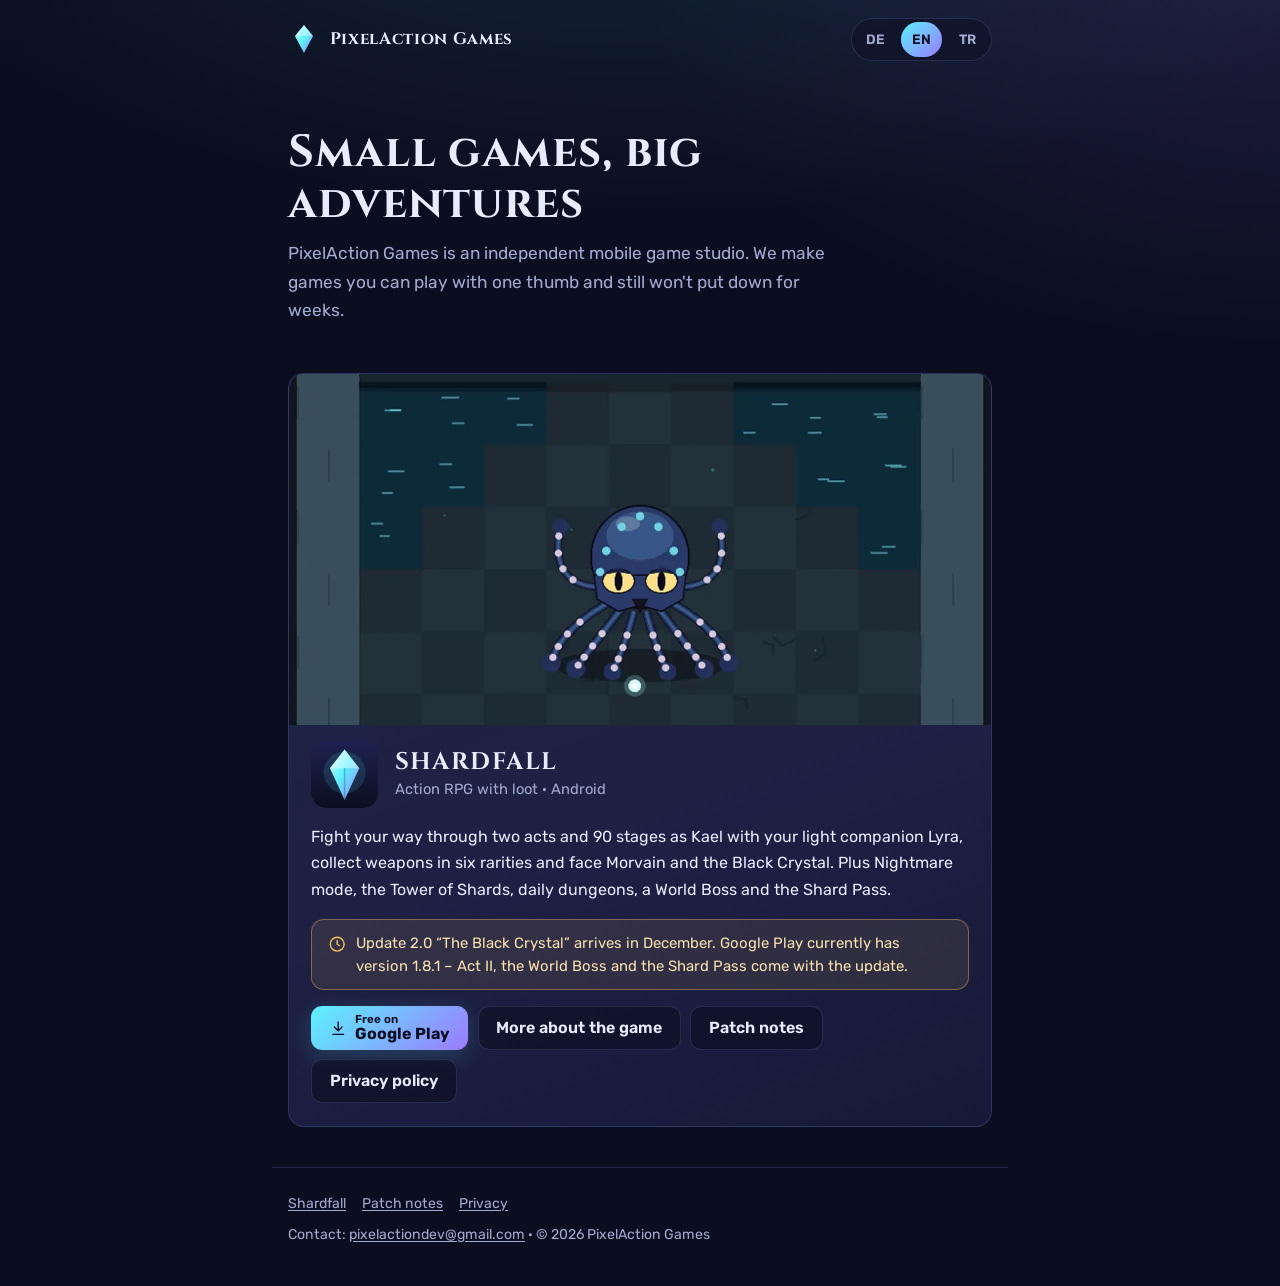
==== commit fdf35d9e: "Hinweis: Update 2.0 erscheint im Dezember (im Store ist noch 1.8.1) Auf Startseite, Shardfall-Seite " ====
--- a/index.html
+++ b/index.html
@@ -62,7 +62,7 @@
         </div>
       </div>
       <p data-lang="de" lang="de">Kämpfe dich als Kael mit deiner Lichtbegleiterin Lyra durch zwei Akte mit 90 Leveln, sammle Waffen in sechs Seltenheiten und stelle dich Morvain und dem Schwarzen Kristall. Dazu Albtraum-Modus, Turm der Splitter, Tages-Dungeons, Weltboss und Splitterpass.</p><p data-lang="en" lang="en">Fight your way through two acts and 90 stages as Kael with your light companion Lyra, collect weapons in six rarities and face Morvain and the Black Crystal. Plus Nightmare mode, the Tower of Shards, daily dungeons, a World Boss and the Shard Pass.</p><p data-lang="tr" lang="tr">Işık yol arkadaşın Lyra ile Kael olarak iki perde ve 90 aşamada savaş, altı nadirlikte silah topla, Morvain&#x27;in ve Kara Kristal&#x27;in karşısına çık. Ayrıca Kâbus modu, Kristal Kulesi, günlük zindanlar, Dünya Boss&#x27;u ve Kristal Bileti.</p>
-      <div><a class="badge badge-link" href="shardfall-patchnotes.html#v2-0"><span data-lang="de" lang="de">Neu: Update 2.0 „Der Schwarze Kristall“</span><span data-lang="en" lang="en">New: update 2.0 “The Black Crystal”</span><span data-lang="tr" lang="tr">Yeni: 2.0 güncellemesi “Kara Kristal”</span></a></div>
+      <div class="notice" role="note"><svg class="ico" viewBox="0 0 24 24" fill="none" stroke="currentColor" stroke-width="1.8" stroke-linecap="round" stroke-linejoin="round" aria-hidden="true"><circle cx="12" cy="12" r="9"/><path d="M12 7v5l3 2"/></svg><p data-lang="de" lang="de">Update 2.0 „Der Schwarze Kristall“ erscheint im Dezember. Im Play Store ist gerade Version 1.8.1 – Akt II, Weltboss und Splitterpass kommen mit dem Update.</p><p data-lang="en" lang="en">Update 2.0 “The Black Crystal” arrives in December. Google Play currently has version 1.8.1 – Act II, the World Boss and the Shard Pass come with the update.</p><p data-lang="tr" lang="tr">2.0 güncellemesi “Kara Kristal” Aralık’ta geliyor. Play Store’da şu an 1.8.1 sürümü var – II. Perde, Dünya Boss’u ve Kristal Bileti güncellemeyle gelecek.</p></div>
       <div class="links">
         <a class="btn btn-play" href="https://play.google.com/store/apps/details?id=com.pixelaction.shardfall" rel="noopener"><svg class="ico" viewBox="0 0 24 24" fill="none" stroke="currentColor" stroke-width="1.8" stroke-linecap="round" stroke-linejoin="round" aria-hidden="true"><path d="M12 4v11M7 10.5l5 5 5-5M5 20h14"/></svg><span class="play-txt"><span data-lang="de" lang="de">Kostenlos bei</span><span data-lang="en" lang="en">Free on</span><span data-lang="tr" lang="tr">Ücretsiz:</span><b>Google Play</b></span></a>
         <a class="btn" href="shardfall.html"><span data-lang="de" lang="de">Mehr zum Spiel</span><span data-lang="en" lang="en">More about the game</span><span data-lang="tr" lang="tr">Oyun hakkında</span></a>
--- a/site.css
+++ b/site.css
@@ -817,6 +817,32 @@
   }
 }
 
+/* Hinweis bis zum Release von 2.0 („erscheint im Dezember“) */
+.notice {
+  display: flex;
+  align-items: flex-start;
+  gap: 0.6rem;
+  margin: 0.8rem 0 0.2rem;
+  padding: 0.75rem 1rem;
+  border: 1px solid rgba(243, 195, 95, 0.4);
+  border-radius: 0.8rem;
+  background: rgba(243, 195, 95, 0.1);
+  color: #f7e2b0;
+  font-size: 0.93rem;
+  line-height: 1.5;
+}
+.notice .ico {
+  margin-top: 0.15rem;
+  color: var(--gold);
+}
+.notice p {
+  margin: 0;
+  min-width: 0;
+}
+.game .notice {
+  margin: 0;
+}
+
 /* Fuß */
 .foot {
   padding-block: 1.5rem 2.5rem;
